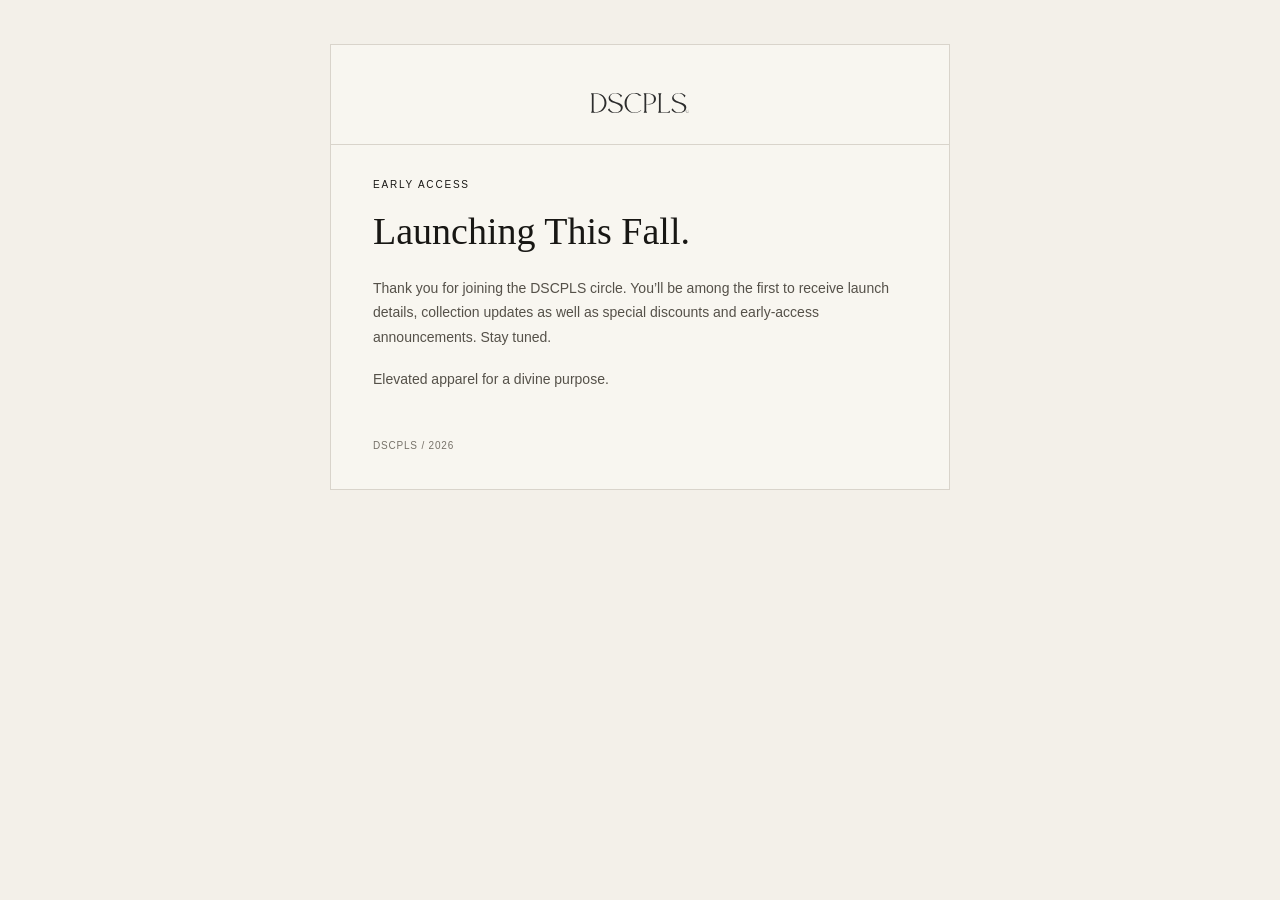
==== newsletter.html @ 613c5fb3 "Add files via upload" ====
<!doctype html>
<html lang="en">
  <head>
    <meta charset="utf-8" />
    <meta name="viewport" content="width=device-width,initial-scale=1" />
    <title>DSCPLS Newsletter</title>
  </head>
  <body
    style="
      margin: 0;
      background: #f3f0e9;
      color: #181714;
      font-family: Arial, Helvetica, sans-serif;
    "
  >
    <table
      role="presentation"
      width="100%"
      cellspacing="0"
      cellpadding="0"
      border="0"
      style="background: #f3f0e9"
    >
      <tr>
        <td align="center" style="padding: 44px 18px">
          <table
            role="presentation"
            width="100%"
            cellspacing="0"
            cellpadding="0"
            border="0"
            style="
              max-width: 620px;
              background: #f8f6f0;
              border: 1px solid #d9d4cb;
            "
          >
            <tr>
              <td
                align="center"
                style="
                  padding: 44px 34px 24px;
                  font-family: Georgia, &quot;Times New Roman&quot;, serif;
                  font-size: 27px;
                  letter-spacing: 0.03em;
                "
              >
                <img src="brand.svg" alt="DSCPLS" class="logo" style="height: 20px;" />
              </td>
            </tr>
            <tr>
              <td
                style="padding: 34px 42px 22px; border-top: 1px solid #d9d4cb"
              >
                <div
                  style="
                    font-size: 10px;
                    letter-spacing: 0.18em;
                    text-transform: uppercase;
                    margin-bottom: 22px;
                  "
                >
                  EARLY ACCESS
                </div>


                <h1
                  style="
                    font-family: Moneta, &quot;Times New Roman&quot;, serif;
                    font-weight: 400;
                    font-size: 38px;
                    line-height: 1.05;
                    margin: 0 0 24px;
                  "
                >
                  Launching This Fall.
                </h1>


                <p
                  style="
                    font-size: 14px;
                    line-height: 1.75;
                    margin: 0 0 18px;
                    color: #555149;
                  "
                >
                  Thank you for joining the DSCPLS circle. You’ll be among the
                  first to receive launch details, collection updates as well as special discounts and
                  early-access announcements. Stay tuned.
                </p>
                <p
                  style="
                    font-size: 14px;
                    line-height: 1.75;
                    margin: 0;
                    color: #555149;
                  "
                >
                  Elevated apparel for a divine purpose.
                </p>
              </td>
            </tr>
            <tr>
              <td
                style="
                  padding: 26px 42px 38px;
                  font-size: 10px;
                  letter-spacing: 0.08em;
                  text-transform: uppercase;
                  color: #777269;
                "
              >
                DSCPLS / 2026
              </td>
            </tr>
          </table>
        </td>
      </tr>
    </table>
  </body>
</html>
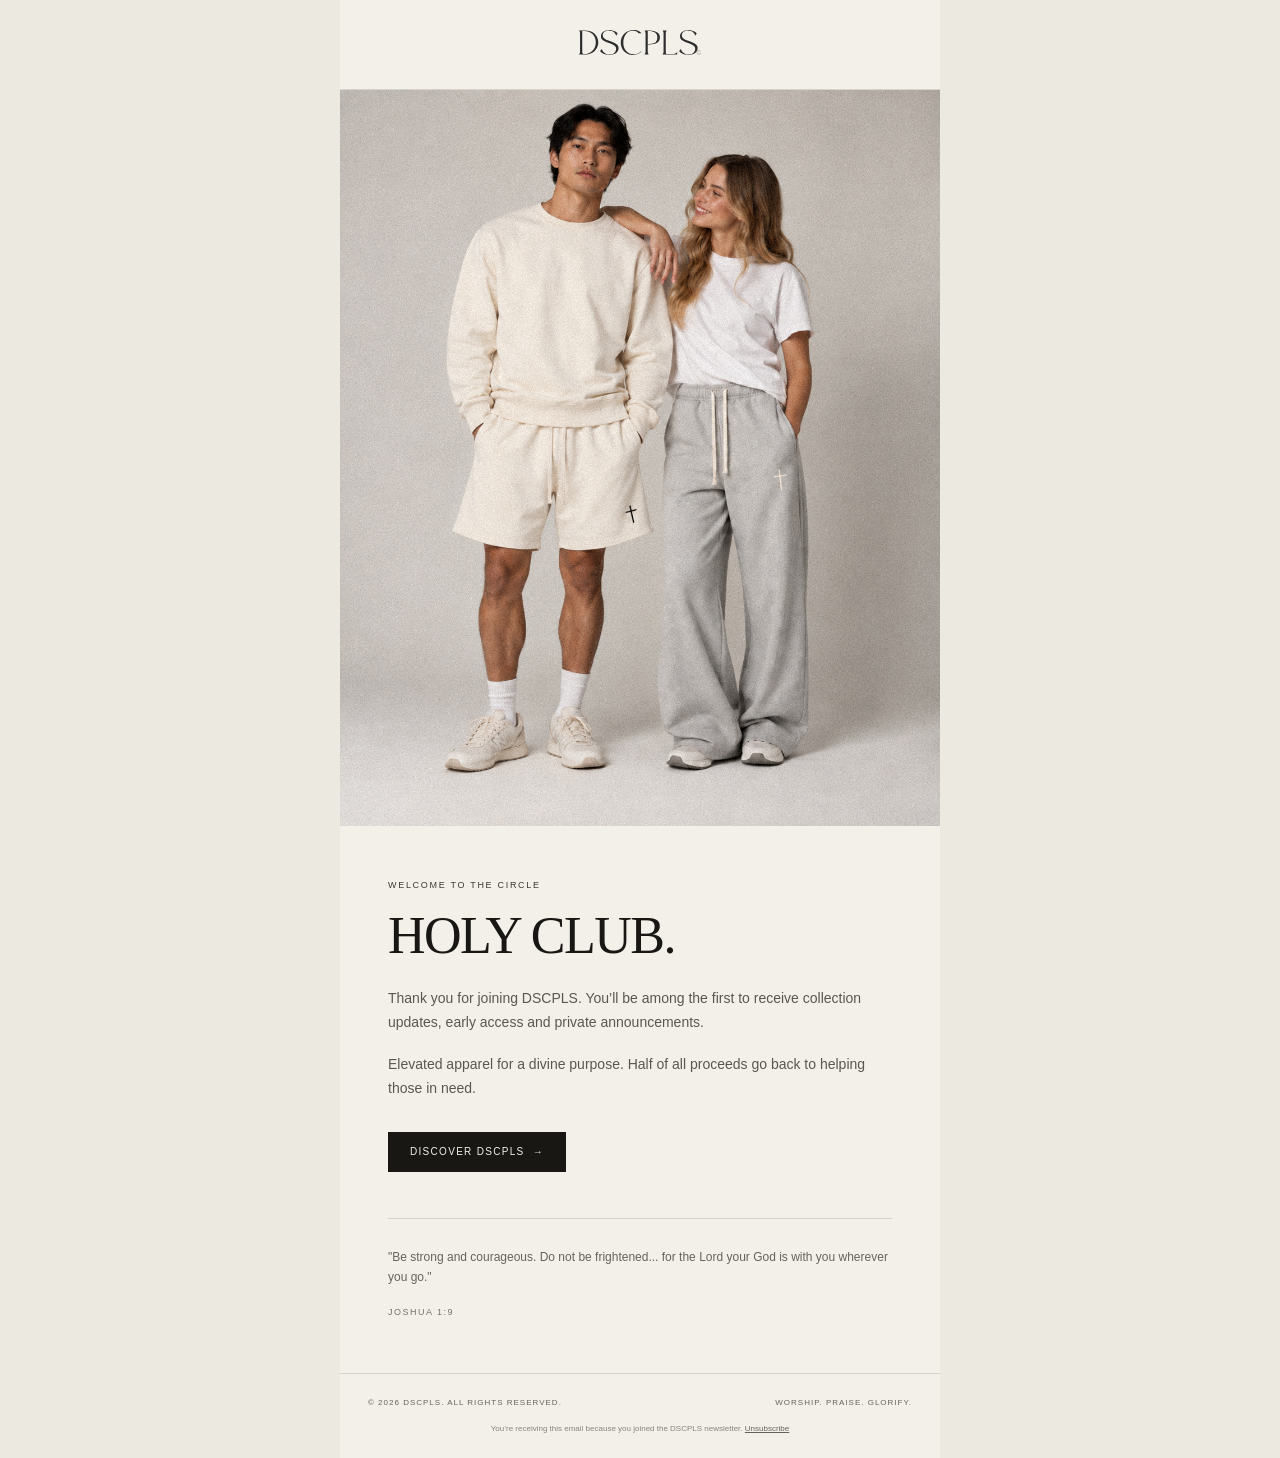
==== commit 4206a17c: "Add files via upload" ====
--- a/newsletter.html
+++ b/newsletter.html
@@ -1,117 +1,362 @@
 <!doctype html>
-<html lang="en">
+<html lang="en" xmlns="http://www.w3.org/1999/xhtml">
   <head>
     <meta charset="utf-8" />
     <meta name="viewport" content="width=device-width,initial-scale=1" />
-    <title>DSCPLS Newsletter</title>
+    <meta name="x-apple-disable-message-reformatting" />
+    <meta
+      name="format-detection"
+      content="telephone=no,address=no,email=no,date=no,url=no"
+    />
+    <title>DSCPLS — You're In</title>
+    <style>
+      @media only screen and (max-width: 620px) {
+        .email-container {
+          width: 100% !important;
+          max-width: 100% !important;
+        }
+        .stack {
+          display: block !important;
+          width: 100% !important;
+          max-width: 100% !important;
+        }
+        .hero-img {
+          width: 100% !important;
+          height: auto !important;
+          max-width: none !important;
+        }
+        .content {
+          padding: 38px 24px 32px !important;
+        }
+        .headline {
+          font-size: 42px !important;
+          line-height: 0.96 !important;
+        }
+        .copy {
+          font-size: 14px !important;
+          line-height: 1.65 !important;
+        }
+        .footer-cell {
+          display: block !important;
+          width: 100% !important;
+          text-align: center !important;
+          padding: 4px 0 !important;
+        }
+        .header-logo {
+          padding: 24px 20px !important;
+          height: 20px !important;
+        }
+      }
+    </style>
   </head>
   <body
     style="
-      margin: 0;
-      background: #f3f0e9;
+      margin: 0 !important;
+      padding: 0 !important;
+      background: #ece9e1;
       color: #181714;
       font-family: Arial, Helvetica, sans-serif;
     "
   >
+    <!-- PREHEADER: replace this text for each campaign -->
+    <div
+      style="
+        display: none;
+        font-size: 1px;
+        line-height: 1px;
+        max-height: 0;
+        max-width: 0;
+        opacity: 0;
+        overflow: hidden;
+        mso-hide: all;
+        color: transparent;
+      "
+    >
+      You're in. Welcome to the DSCPLS circle.
+    </div>
+
     <table
       role="presentation"
       width="100%"
       cellspacing="0"
       cellpadding="0"
       border="0"
-      style="background: #f3f0e9"
+      style="
+        width: 100%;
+        margin: 0;
+        padding: 0;
+        background: #ece9e1;
+        border-collapse: collapse;
+      "
     >
       <tr>
-        <td align="center" style="padding: 44px 18px">
+        <td align="center" style="padding: 0">
           <table
+            class="email-container"
             role="presentation"
-            width="100%"
+            width="600"
             cellspacing="0"
             cellpadding="0"
             border="0"
             style="
-              max-width: 620px;
-              background: #f8f6f0;
-              border: 1px solid #d9d4cb;
+              width: 600px;
+              max-width: 600px;
+              margin: 0 auto;
+              background: #f3f0e9;
+              border-collapse: collapse;
             "
           >
-            <tr>
+            <!-- OPTIONAL ANNOUNCEMENT -->
+            <!-- <tr>
               <td
                 align="center"
                 style="
-                  padding: 44px 34px 24px;
-                  font-family: Georgia, &quot;Times New Roman&quot;, serif;
-                  font-size: 27px;
-                  letter-spacing: 0.03em;
+                  padding: 9px 18px;
+                  background: #1b1b19;
+                  color: #f4f0e8;
+                  font-size: 9px;
+                  line-height: 14px;
+                  letter-spacing: 1.5px;
+                  text-transform: uppercase;
                 "
               >
-                <img src="brand.svg" alt="DSCPLS" class="logo" style="height: 20px;" />
-              </td>
-            </tr>
+                FREE SHIPPING WITH ORDERS OVER $50.
+              </td>
+            </tr> -->
+
+            <!-- BRAND -->
             <tr>
               <td
-                style="padding: 34px 42px 22px; border-top: 1px solid #d9d4cb"
+                class="header-logo"
+                align="center"
+                style="
+                  padding: 30px 24px 28px;
+                  border-bottom: 1px solid #d8d3c9;
+                  font-size: 28px;
+                  line-height: 30px;
+                "
+              >
+                <img src="brand.svg" alt="DSCPLS logo" style="height: 25px;" />
+                
+              </td>
+            </tr>
+
+            <!-- HERO IMAGE: replace src with a publicly hosted HTTPS image before sending -->
+            <tr>
+              <td style="padding: 0; background: #b8b4ac">
+                <img
+                  class="hero-img"
+                  src="newsletter.jpg"
+                  width="600"
+                  alt="DSCPLS"
+                  style="
+                    display: block;
+                    width: 600px;
+                    max-width: 100%;
+                    height: auto;
+                    border: 0;
+                    outline: none;
+                    text-decoration: none;
+                  "
+                />
+              </td>
+            </tr>
+
+            <!-- MAIN CONTENT -->
+            <tr>
+              <td
+                class="content"
+                style="padding: 52px 48px 46px; background: #f3f0e9;"
               >
                 <div
                   style="
-                    font-size: 10px;
-                    letter-spacing: 0.18em;
+                    margin: 0 0 20px;
+                    font-size: 9px;
+                    line-height: 14px;
+                    letter-spacing: 1.7px;
                     text-transform: uppercase;
-                    margin-bottom: 22px;
-                  "
-                >
-                  EARLY ACCESS
+                    color: #3b3934;
+                  "
+                >
+                  WELCOME TO THE CIRCLE
                 </div>
-
-
                 <h1
-                  style="
-                    font-family: Moneta, &quot;Times New Roman&quot;, serif;
+                  class="headline"
+                  style="
+                    margin: 0 0 26px;
+                    font-family: Georgia, &quot;Times New Roman&quot;, serif;
+                    font-size: 52px;
+                    line-height: 48px;
                     font-weight: 400;
-                    font-size: 38px;
-                    line-height: 1.05;
-                    margin: 0 0 24px;
-                  "
-                >
-                  Launching This Fall.
+                    letter-spacing: -1.5px;
+                    color: #181714;
+                  "
+                >
+                  HOLY CLUB.
                 </h1>
-
-
                 <p
-                  style="
+                  class="copy"
+                  style="
+                    margin: 0 0 18px;
                     font-size: 14px;
-                    line-height: 1.75;
-                    margin: 0 0 18px;
-                    color: #555149;
-                  "
-                >
-                  Thank you for joining the DSCPLS circle. You’ll be among the
-                  first to receive launch details, collection updates as well as special discounts and
-                  early-access announcements. Stay tuned.
+                    line-height: 24px;
+                    color: #5b574f;
+                  "
+                >
+                  Thank you for joining DSCPLS. You’ll be among the first to
+                  receive collection updates, early access and private
+                  announcements.
                 </p>
                 <p
-                  style="
+                  class="copy"
+                  style="
+                    margin: 0 0 32px;
                     font-size: 14px;
-                    line-height: 1.75;
-                    margin: 0;
-                    color: #555149;
-                  "
-                >
-                  Elevated apparel for a divine purpose.
+                    line-height: 24px;
+                    color: #5b574f;
+                  "
+                >
+                  Elevated apparel for a divine purpose. Half of all proceeds go back to helping those in need.
                 </p>
-              </td>
-            </tr>
+
+                <!-- CTA: change href and label for future campaigns -->
+                <table
+                  role="presentation"
+                  cellspacing="0"
+                  cellpadding="0"
+                  border="0"
+                  style="border-collapse: collapse"
+                >
+                  <tr>
+                    <td bgcolor="#181714" style="border-radius: 2px">
+                      <a
+                        href="https://dscpls.co"
+                        style="
+                          display: inline-block;
+                          padding: 13px 22px;
+                          font-size: 10px;
+                          line-height: 14px;
+                          letter-spacing: 1.3px;
+                          text-transform: uppercase;
+                          text-decoration: none;
+                          color: #f4f0e8;
+                          background: #181714;
+                        "
+                        >DISCOVER DSCPLS&nbsp;&nbsp;→</a
+                      >
+                    </td>
+                  </tr>
+                </table>
+              </td>
+            </tr>
+
+            <!-- REUSABLE SECONDARY SECTION: duplicate this block for future newsletters -->
+            <tr>
+              <td style="padding: 0 48px 44px; background: #f3f0e9">
+                <table
+                  role="presentation"
+                  width="100%"
+                  cellspacing="0"
+                  cellpadding="0"
+                  border="0"
+                  style="
+                    width: 100%;
+                    border-collapse: collapse;
+                    border-top: 1px solid #d8d3c9;
+                  "
+                >
+                  <tr>
+                    <td style="padding: 28px 0 0">
+                      <p
+                      style="
+                          margin: 0;
+                          font-size: 12px;
+                          line-height: 20px;
+                          color: #67635c;
+                        "
+                      >
+                      "Be strong and courageous. Do not be frightened... for the Lord your God is with you wherever you go."
+                    </p>
+                    <br>
+                    <div
+                      style="
+                        margin: 0 0 10px;
+                        font-size: 9px;
+                        line-height: 14px;
+                        letter-spacing: 1.5px;
+                        text-transform: uppercase;
+                        color: #777269;
+                      "
+                    >
+                      Joshua 1:9
+                    </div>
+                    </td>
+                  </tr>
+                </table>
+              </td>
+            </tr>
+
+            <!-- FOOTER -->
             <tr>
               <td
                 style="
-                  padding: 26px 42px 38px;
-                  font-size: 10px;
-                  letter-spacing: 0.08em;
-                  text-transform: uppercase;
-                  color: #777269;
+                  padding: 22px 28px;
+                  border-top: 1px solid #d8d3c9;
+                  background: #f3f0e9;
                 "
               >
-                DSCPLS / 2026
+                <table
+                  role="presentation"
+                  width="100%"
+                  cellspacing="0"
+                  cellpadding="0"
+                  border="0"
+                  style="width: 100%; border-collapse: collapse"
+                >
+                  <tr>
+                    <td
+                      class="footer-cell"
+                      align="left"
+                      style="
+                        font-size: 8px;
+                        line-height: 14px;
+                        letter-spacing: 1px;
+                        text-transform: uppercase;
+                        color: #67635c;
+                      "
+                    >
+                      © 2026 DSCPLS. ALL RIGHTS RESERVED.
+                    </td>
+                    <td
+                      class="footer-cell"
+                      align="right"
+                      style="
+                        font-size: 8px;
+                        line-height: 14px;
+                        letter-spacing: 1px;
+                        text-transform: uppercase;
+                        color: #67635c;
+                      "
+                    >
+                      WORSHIP. PRAISE. GLORIFY.
+                    </td>
+                  </tr>
+                </table>
+                <div
+                  style="
+                    padding-top: 12px;
+                    text-align: center;
+                    font-size: 8px;
+                    line-height: 14px;
+                    color: #88837b;
+                  "
+                >
+                  You’re receiving this email because you joined the DSCPLS
+                  newsletter.
+                  <a href="#" style="color: #67635c; text-decoration: underline"
+                    >Unsubscribe</a
+                  >
+                </div>
               </td>
             </tr>
           </table>
